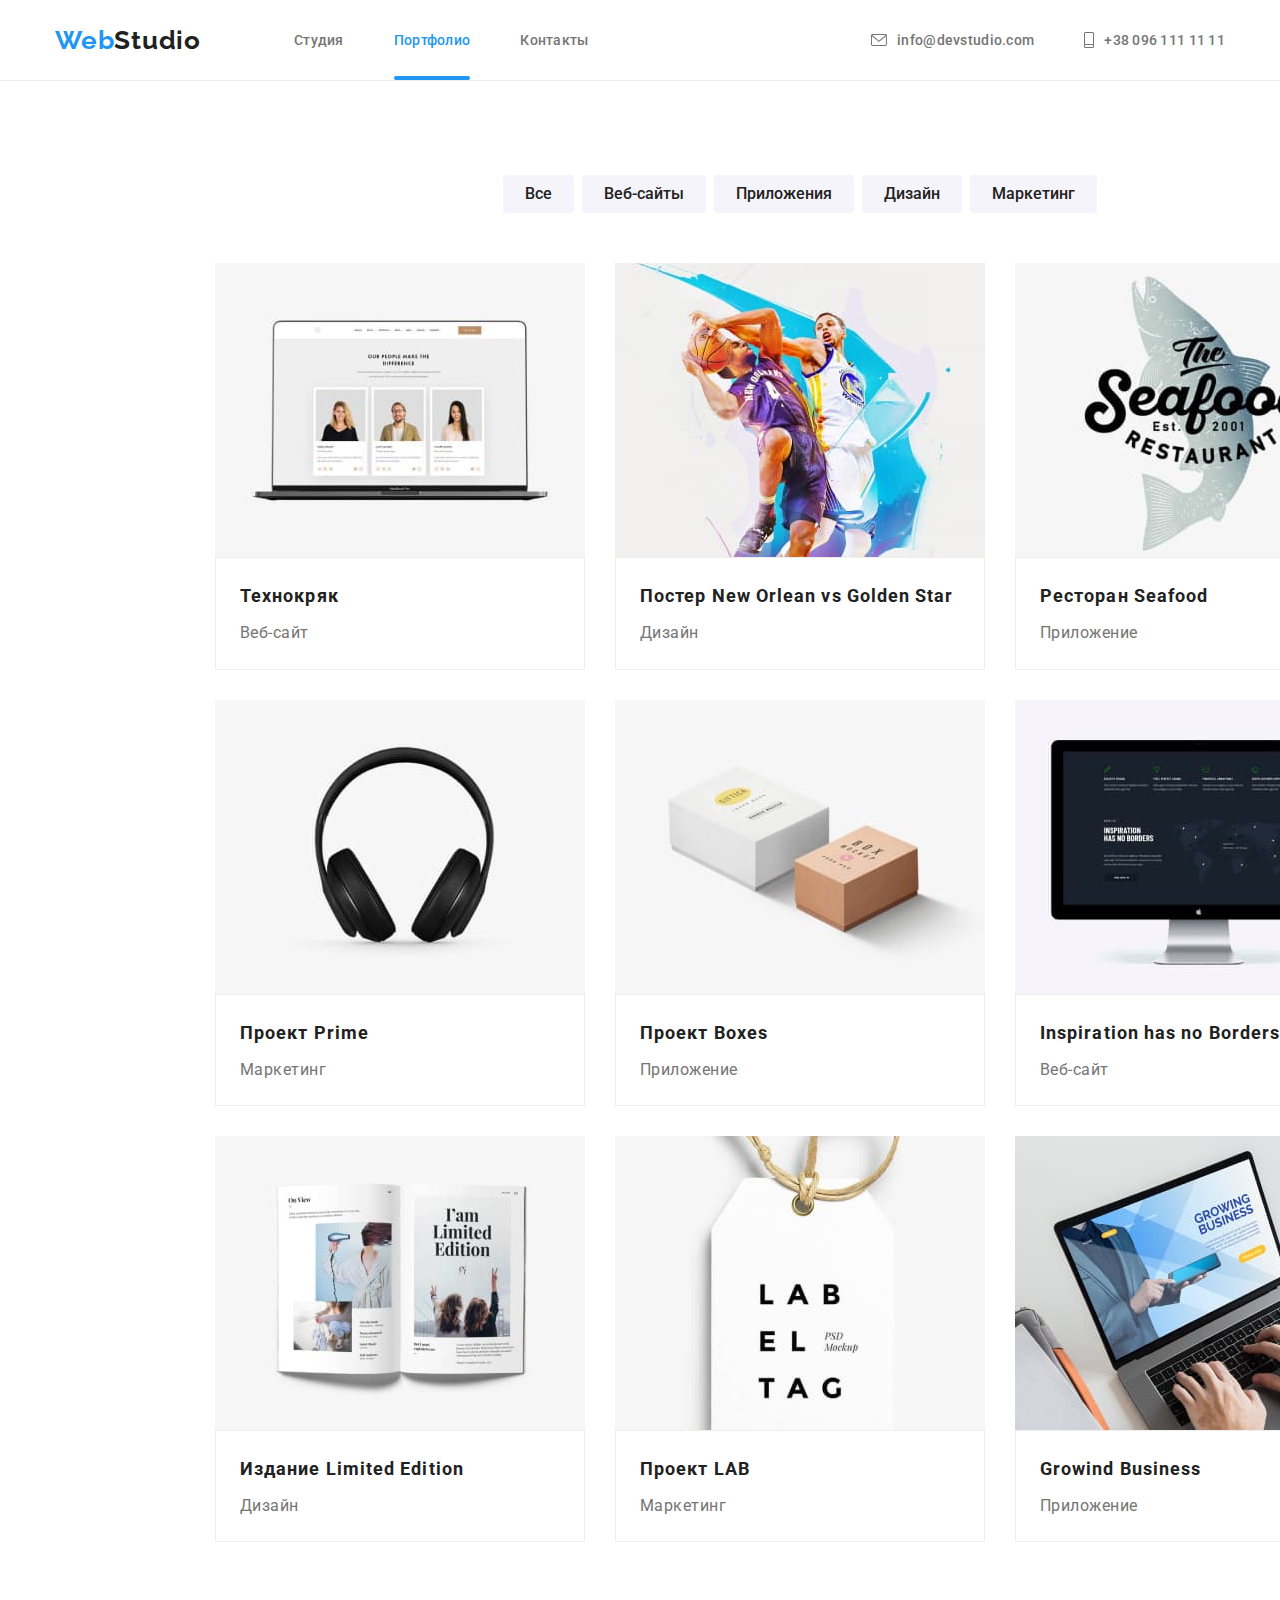
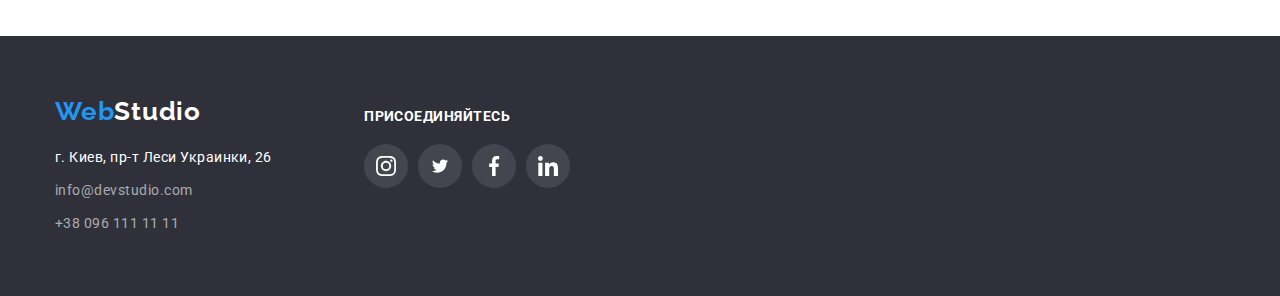
==== portfolio.html @ e20b58c2 "coppy hw5" ====
<!DOCTYPE html>
<html lang="ru">
  <head>
    <meta charset="UTF-8" />
    <meta http-equiv="X-UA-Compatible" content="IE=edge" />
    <meta name="viewport" content="width=device-width, initial-scale=1.0" />
    <link rel="preconnect" href="https://fonts.gstatic.com" />
    <link
      href="https://fonts.googleapis.com/css2?family=Raleway:wght@700&family=Roboto:wght@400;500;700;900&display=swap"
      rel="stylesheet"
    />
    <link
      rel="stylesheet"
      href="https://cdnjs.cloudflare.com/ajax/libs/modern-normalize/1.0.0/modern-normalize.min.css"
    />
    <link rel="stylesheet" href="./css/styles.css" />
    <title lang="en">Homework 5</title>
  </head>
  <body>
    <header class="header">
      <div class="container site-nav-container">
        <nav class="site-nav">
          <a href="./index.html" class="logo"
            ><spnan class="accent">Web</spnan>Studio</a
          >
          <ul class="site-nav-pages-link list">
            <li class="item">
              <a href="./index.html">Студия</a>
            </li>
            <li class="item">
              <a href="./portfolio.html"
                ><span class="accent underline">Портфолио</span></a
              >
            </li>
            <li class="item"><a href="/">Контакты</a></li>
          </ul>
        </nav>
        <ul class="list site-nav-contacts">
          <li class="item">
            <a href="mailto:info@devstudio.com" class="icon-flex"
              ><svg class="icon" width="16px" height="12px">
                <use href="./images/icons.svg#email"></use>
              </svg>
              <span>info@devstudio.com</span></a
            >
          </li>
          <li class="item">
            <a href="tel:+380961111111" class="icon-flex"
              ><svg class="icon" width="10px" height="16px">
                <use href="./images/icons.svg#phone"></use>
              </svg>
              <span>+38 096 111 11 11</span></a
            >
          </li>
        </ul>
      </div>
    </header>

    <main class="main">
      <section class="portfolio section">
        <div class="container">
          <ul class="list portfolio-buttons-list">
            <li class="item">
              <button class="button" type="button">Все</button>
            </li>
            <li class="item">
              <button class="button" type="button">Веб-сайты</button>
            </li>
            <li class="item">
              <button class="button" type="button">Приложения</button>
            </li>
            <li class="item">
              <button class="button" type="button">Дизайн</button>
            </li>
            <li class="item">
              <button class="button" type="button">Маркетинг</button>
            </li>
          </ul>
          <ul class="list portfolio-works-list">
            <li class="item">
              <div class="image-wrapper">
                <img
                  src="./images/techduck.jpg"
                  alt="Открытый сайт на ноутбуке"
                  width="370"
                />
                <div class="text-wrapper">
                  <p class="text">
                    Lorem ipsum dolor, sit amet consectetur adipisicing elit.
                    Reiciendis quas quidem libero eligendi sequi ab laboriosam
                    molestiae animi reprehenderit laborum quia vitae commodi
                    dolores, voluptas consequuntur blanditiis dolore nobis
                    dignissimos.
                  </p>
                </div>
              </div>
              <div class="item-context">
                <h2 class="title">Технокряк</h2>
                <p class="text">Веб-сайт</p>
              </div>
            </li>
            <li class="item">
              <div class="image-wrapper">
                <img
                  src="./images/poster-new-orlean-vs-golden-star.jpg"
                  alt="Постер с двумя баскетболистами"
                  width="370"
                />
                <div class="text-wrapper">
                  <p class="text">
                    Lorem ipsum dolor sit amet, consectetur adipisicing elit.
                    Quod quaerat harum consequuntur culpa modi. Pariatur esse
                    hic unde, saepe assumenda consequatur nobis reprehenderit
                    quidem! Iure dolores quibusdam praesentium consectetur in!
                  </p>
                </div>
              </div>
              <div class="item-context">
                <h2 class="title">Постер New Orlean vs Golden Star</h2>
                <p class="text">Дизайн</p>
              </div>
            </li>
            <li class="item">
              <div class="image-wrapper">
                <img
                  src="./images/restaurant-seafood.jpg"
                  alt="Логотип ресторана"
                  width="370"
                />
                <div class="text-wrapper">
                  <p class="text">
                    Lorem ipsum dolor sit, amet consectetur adipisicing elit.
                    Voluptatum tempore repudiandae, temporibus voluptate
                    reprehenderit placeat explicabo vitae atque numquam.
                    Explicabo nulla quisquam reprehenderit! Adipisci tenetur
                    ducimus dolore repellat similique repellendus!
                  </p>
                </div>
              </div>
              <div class="item-context">
                <h2 class="title">Ресторан Seafood</h2>
                <p class="text">Приложение</p>
              </div>
            </li>
            <li class="item">
              <div class="image-wrapper">
                <img
                  src="./images/project-prime.jpg"
                  alt="Полноразмерные наушники"
                  width="370"
                />
                <div class="text-wrapper">
                  <p class="text">
                    Lorem, ipsum dolor sit amet consectetur adipisicing elit.
                    Esse consectetur natus inventore corporis veritatis debitis
                    sed earum voluptatem odit. A reiciendis temporibus similique
                    dolores voluptates qui blanditiis aliquam excepturi
                    doloribus.
                  </p>
                </div>
              </div>
              <div class="item-context">
                <h2 class="title">Проект Prime</h2>
                <p class="text">Маркетинг</p>
              </div>
            </li>
            <li class="item">
              <div class="image-wrapper">
                <img
                  src="./images/project-boxes.jpg"
                  alt="Две коробки"
                  width="370"
                />
                <div class="text-wrapper">
                  <p class="text">
                    Lorem, ipsum dolor sit amet consectetur adipisicing elit.
                    Nostrum ipsa sunt quae doloremque ipsum vel officia minima,
                    minus esse autem hic illo iste blanditiis magnam maxime
                    dolor debitis impedit facere?
                  </p>
                </div>
              </div>
              <div class="item-context">
                <h2 class="title">Проект Boxes</h2>
                <p class="text">Приложение</p>
              </div>
            </li>
            <li class="item">
              <div class="image-wrapper">
                <div class="image-wrapper">
                  <img
                    src="./images/inspiration-has-no-borders.jpg"
                    alt="Моноблок с открытым сайтом"
                    width="370"
                  />
                  <div class="text-wrapper">
                    <p class="text">
                      Lorem, ipsum dolor sit amet consectetur adipisicing elit.
                      Labore consequuntur quia deleniti. Consequuntur culpa
                      quasi dignissimos sed, ex cum a porro magnam. Hic
                      architecto mollitia asperiores quam voluptatem neque
                      rerum!
                    </p>
                  </div>
                </div>
              </div>
              <div class="item-context">
                <h2 class="title">Inspiration has no Borders</h2>
                <p class="text">Веб-сайт</p>
              </div>
            </li>
            <li class="item">
              <div class="image-wrapper">
                <img
                  src="./images/limited-edition.jpg"
                  alt="Разворот журнала"
                  width="370"
                />
                <div class="text-wrapper">
                  <p class="text">
                    Lorem ipsum dolor sit amet consectetur adipisicing elit.
                    Vero iste perspiciatis facere consequatur cupiditate dolorum
                    incidunt consequuntur debitis accusamus vitae dolores
                    nesciunt, culpa inventore cumque adipisci ullam nobis
                    quisquam sapiente.
                  </p>
                </div>
              </div>
              <div class="item-context">
                <h2 class="title">Издание Limited Edition</h2>
                <p class="text">Дизайн</p>
              </div>
            </li>
            <li class="item">
              <div class="image-wrapper">
                <img src="./images/project-lab.jpg" alt="Бирка" width="370" />
                <div class="text-wrapper">
                  <p class="text">
                    Lorem ipsum dolor sit amet consectetur, adipisicing elit.
                    Architecto odio ipsa nostrum debitis qui explicabo quod
                    ratione reprehenderit quisquam totam, perferendis asperiores
                    libero tempora, dolores delectus atque aut. A, impedit.
                  </p>
                </div>
              </div>
              <div class="item-context">
                <h2 class="title">Проект LAB</h2>
                <p class="text">Маркетинг</p>
              </div>
            </li>
            <li class="item">
              <div class="image-wrapper">
                <img
                  src="./images/growing-business.jpg"
                  alt="Человек работающий за ноутбуком"
                  width="370"
                />
                <div class="text-wrapper">
                  <p class="text">
                    Lorem ipsum dolor sit amet consectetur adipisicing elit.
                    Facilis hic, nulla ad, nihil commodi iusto beatae rerum
                    necessitatibus sunt illo fuga earum eos ipsa omnis quis
                    dolor voluptate in perferendis.
                  </p>
                </div>
              </div>
              <div class="item-context">
                <h2 class="title">Growind Business</h2>
                <p class="text">Приложение</p>
              </div>
            </li>
          </ul>
        </div>
      </section>
    </main>
    <footer class="footer">
      <div class="container">
        <div>
          <a href="/" class="logo"><span class="accent">Web</span>Studio</a>
          <address class="address">
            <p class="item">г. Киев, пр-т Леси Украинки, 26</p>
            <a class="item" href="mailto:info@devstudio.com"
              >info@devstudio.com</a
            ><br />
            <a class="item" href="tel:+380961111111">+38 096 111 11 11</a>
          </address>
        </div>
        <div class="social-container">
          <h2 class="title">Присоединяйтесь</h2>
          <ul class="social-list list">
            <li class="social-list-item">
              <a href=""
                ><svg class="icon" width="20px" height="20px">
                  <use href="./images/icons.svg#instagram"></use>
                </svg>
              </a>
            </li>
            <li class="social-list-item">
              <a href=""
                ><svg class="icon" width="20px" height="16.25px">
                  <use href="./images/icons.svg#twitter"></use>
                </svg>
              </a>
            </li>
            <li class="social-list-item">
              <a href=""
                ><svg class="icon" width="20px" height="20px">
                  <use href="./images/icons.svg#facebook"></use>
                </svg>
              </a>
            </li>
            <li class="social-list-item">
              <a href=""
                ><svg class="icon" width="20px" height="20px">
                  <use href="./images/icons.svg#linkedin"></use>
                </svg>
              </a>
            </li>
          </ul>
        </div>
      </div>
    </footer>
  </body>
</html>
---- css/styles.css ----
:root {
  --main-text-color: #757575;
  --secondary-text-color: #212121;
  --accent-color: #2196f3;
  --unactive-color: #f5f4fa;

  --main-background-color: #ffffff;
  --secondary-background-color: #2f303a;

  --cubic: cubic-bezier(0.4, 0, 0.2, 1);
}

body {
  font-family: 'Roboto', sans-serif;
  color: var(--main-text-color);
  letter-spacing: 0.03em;
  margin: 0;
}

h1,
h2,
h3,
p {
  margin-top: 0;
  margin-bottom: 0;
}

a {
  color: inherit;
  text-decoration: none;
}

.accent {
  color: var(--accent-color);
}

.list {
  list-style: none;
  padding: 0px;
  margin: 0px;
}

.button {
  border: none;
  border-radius: 4px;
  padding: 6px 22px;

  background-color: var(--unactive-color);
  color: var(--secondary-text-color);

  font-weight: 500;
  font-size: 16px;
  line-height: 1.63;

  cursor: pointer;

  transition: background-color 250ms var(--cubic), color 250ms var(--cubic),
    box-shadow 250ms var(--cubic);
}

.button:hover,
.button:focus {
  box-shadow: 0px 3px 1px rgba(0, 0, 0, 0.1), 0px 1px 2px rgba(0, 0, 0, 0.08),
    0px 2px 2px rgba(0, 0, 0, 0.12);
  background-color: var(--accent-color);
  color: var(--main-background-color);
}

.icon {
  display: block;
  fill: currentColor;
}

.container {
  width: 1200px;
  padding-left: 15px;
  padding-right: 15px;
  margin-left: auto;
  margin-right: auto;
}

.section {
  padding-top: 94px;
  padding-bottom: 94px;
  margin-right: auto;
  margin-left: auto;
  width: 1600px;
}

.icon-flex {
  display: flex;
  align-items: center;
}

.icon-flex .icon:not(:last-child) {
  margin-right: 10px;
}

/* Header */

.underline {
  display: inline-block;
}

.underline::after,
.site-nav-pages-link a::after {
  content: '';
  position: absolute;

  height: 4px;
  border-radius: 2px;
  width: 100%;
  bottom: 0;
  left: 0;
  background-color: var(--accent-color);
}

.site-nav-pages-link a::after {
  transform: scaleX(0);
  opacity: 0;

  transition: opacity 250ms var(--cubic), transform 250ms var(--cubic);
}

.site-nav-pages-link a:hover::after {
  transform: scaleX(1);
  opacity: 1;
}

.header {
  font-weight: 500;
  font-size: 14px;
  line-height: 1.17;
  letter-spacing: 0.02em;
  border-bottom: 1px solid #ececec;
}

.site-nav {
  display: flex;
}

.site-nav-pages-link {
  display: flex;
}

.site-nav-pages-link a {
  transition: color 250ms var(--cubic);
}

.site-nav-pages-link .item a {
  position: relative;
  display: inline-block;
  padding-top: 32px;
  padding-bottom: 32px;
}

.site-nav-pages-link .item:not(:last-child) {
  margin-right: 50px;
}

.site-nav-contacts a {
  transition: color 25 0ms var(--cubic);
}

.site-nav-pages-link a:hover,
.site-nav-contacts a:hover {
  color: var(--accent-color);
}

.logo {
  margin-top: auto;
  margin-bottom: auto;
  margin-right: 93px;

  color: var(--secondary-text-color);

  font-family: 'Raleway', sans-serif;
  font-weight: 700;
  font-size: 26px;
  line-height: 1.17;
  letter-spacing: 0.03em;
}

.site-nav-contacts {
  margin-left: auto;
  display: flex;
}

.site-nav-contacts .item:not(:first-child) {
  margin-left: 50px;
}

.site-nav-container {
  display: flex;
  align-items: center;
}

/* Hero section */

.hero .button:hover {
  box-shadow: 0px 4px 4px rgba(0, 0, 0, 0.15);
}

.hero {
  background-image: linear-gradient(
      to right,
      rgba(47, 48, 58, 0.4),
      rgba(47, 48, 58, 0.4)
    ),
    url('../images/hero-background.jpg');
  background-repeat: no-repeat;
  background-position: center;
  padding-top: 200px;
  padding-bottom: 200px;

  background-color: var(--secondary-background-color);
  color: var(--main-background-color);

  letter-spacing: 0.06em;

  text-align: center;
}

.hero .title {
  margin-bottom: 30px;

  text-transform: uppercase;
  font-weight: 900;
  font-size: 44px;
  line-height: 1.36;
}

.hero .button {
  color: inherit;
  background-color: var(--accent-color);

  font-weight: 700;
  font-size: 16px;
  line-height: 1.88;
}

/* Our adventages */

.our-adventages .title {
  margin-bottom: 10px;

  font-size: 14px;
  letter-spacing: 1.17;
  text-transform: uppercase;

  color: var(--secondary-text-color);
}

.our-adventages .text {
  font-size: 14px;
  line-height: 1.71;
}

.adventages-list {
  display: flex;
}

.adventages-list .item {
  width: 270px;
}

.adventages-list .item:not(:last-child) {
  margin-right: 30px;
}

/* What we do */
.what-we-do.section {
  padding-top: 0px;
}

.what-we-do .title {
  margin-bottom: 50px;

  color: var(--secondary-text-color);

  font-size: 36px;
  line-height: 1.17;

  text-align: center;
}

.what-we-do-list {
  display: flex;
}

.what-we-do-list .item:not(:last-child) {
  margin-right: 30px;
}

.what-we-do-list img {
  display: block;
}

.what-we-do-list .item {
  position: relative;
}

.what-we-do-list .text-wrapper {
  position: absolute;
  bottom: 0;
  display: flex;
  background-color: rgba(47, 48, 58, 0.8);
  width: 100%;
  height: 70px;
  justify-content: center;
  align-items: center;
}

.what-we-do-list .text {
  color: var(--main-background-color);
  font-weight: 700;
  text-transform: uppercase;
}

/* Adventages */

.adventages-list .icon-container {
  display: flex;
  justify-content: center;
  align-items: center;
  margin-bottom: 30px;
  width: 270px;
  height: 120px;
  border-radius: 4px;

  background-color: var(--unactive-color);
}

/* Our team */
.social-list {
  color: #afb1b8;
  display: flex;
  justify-content: center;
}

.social-list-item {
  display: flex;
  justify-content: center;
  align-items: center;

  border-radius: 50%;
  width: 44px;
  height: 44px;

  transition: background-color 250ms var(--cubic), color 250ms var(--cubic);
}

.social-list .social-list-item:not(:last-child) {
  margin-right: 10px;
}

.social-list-item:hover {
  color: var(--main-background-color);
}

.social-list .social-list-item:hover {
  background-color: var(--accent-color);
}

.social-list .social-list-item:not(:last-child) {
  margin-right: 10px;
}

.our-team {
  background-color: var(--unactive-color);

  font-size: 16px;
  line-height: 1.17;
}

.our-team-title {
  margin-bottom: 50px;

  color: var(--secondary-text-color);

  font-size: 36px;
  line-height: 1.17;

  text-align: center;
}

.our-team-list .title {
  margin-bottom: 10px;

  color: var(--secondary-text-color);

  font-weight: 500;
  font-size: inherit;

  text-align: center;
}

.our-team-list .text {
  margin-bottom: 16px;
  text-align: center;
}

.our-team-list {
  display: flex;
}

.our-team-list .item {
  padding-bottom: 30px;
  border-bottom-left-radius: 4px;
  border-bottom-right-radius: 4px;
  box-shadow: 0px 1px 3px rgba(0, 0, 0, 0.12), 0px 1px 1px rgba(0, 0, 0, 0.14),
    0px 2px 1px rgba(0, 0, 0, 0.2);

  background-color: var(--main-background-color);
}

.our-team-list .item:not(:last-child) {
  margin-right: 30px;
}

.our-team-list img {
  margin-bottom: 30px;
}

/* Clients */
.clients .title {
  text-align: center;
  margin-bottom: 50px;

  font-size: 36px;

  color: var(--secondary-text-color);
}

.clients-list {
  color: #afb1b8;
  display: flex;
}

.clients-list .item {
  display: flex;
  border: 1px solid #afb1b8;
  border-radius: 4px;
  width: 170px;
  height: 92px;
  justify-content: center;
  align-items: center;

  transition: color 250ms var(--cubic);
}

.clients-list .item:not(:last-child) {
  margin-right: 30px;
}

.clients-list .item:hover {
  border-color: var(--accent-color);
  color: var(--accent-color);
}
/* footer */

.footer .container {
  display: flex;
}

.social-container {
  margin-left: 70px;
}

.social-container .title {
  margin-top: 12px;
  margin-bottom: 20px;
}

.footer {
  padding-bottom: 60px;
  padding-top: 60px;

  background-color: var(--secondary-background-color);
  color: var(--main-background-color);

  font-size: 14px;
  line-height: 1.71;
}

.footer address {
  font-style: normal;
}

.footer .logo {
  display: inline-block;
  margin-bottom: 20px;

  color: var(--main-background-color);
}

.footer a {
  display: inline-block;
  color: rgba(255, 255, 255, 0.6);

  transition: color 250ms var(--cubic);
}

.address a:hover,
.address a:focus {
  color: var(--accent-color);
}

.address .item:not(:last-child) {
  margin-bottom: 9px;
}

.footer .title {
  text-transform: uppercase;
  font-size: 14px;
  line-height: 1.17;
}

.footer .social-list-item {
  color: var(--main-background-color);
  background-color: rgba(255, 255, 255, 0.1);
}

.social-list-item a {
  color: inherit;
}

/* Portfolio */

.portfolio-works-list .title {
  margin-bottom: 4px;

  color: var(--secondary-text-color);

  font-size: 18px;
  line-height: 2;
  letter-spacing: 0.06em;
}

.portfolio-works-list .text {
  font-size: 16px;
  line-height: 1.88;
}

.portfolio-works-list {
  display: flex;
  flex-wrap: wrap;
}

.portfolio-works-list img {
  display: block;
}

.portfolio-buttons-list {
  display: flex;
  justify-content: center;
  margin-bottom: 50px;
}

.portfolio-buttons-list .item:not(:last-child) {
  margin-right: 8px;
}

.item-context {
  border: 1px solid #eeeeee;
  padding: 20px 24px;
}

.portfolio-works-list .item:not(:nth-child(3n)) {
  margin-right: 30px;
}

.portfolio-works-list .item:not(:nth-last-child(-n + 3)) {
  margin-bottom: 30px;
}

.image-wrapper {
  position: relative;
  overflow: hidden;
}

.image-wrapper .text-wrapper {
  display: flex;
  align-items: center;
  padding-right: 24px;
  padding-left: 24px;
  position: absolute;
  background-color: rgba(33, 150, 243, 0.9);
  color: var(--main-background-color);
  width: 100%;
  height: 100%;
  top: 0;
  left: 0;
  transform: translateY(100%);

  transition: transform 250ms var(--cubic);
}

.portfolio-works-list .item {
  transition: box-shadow 250ms var(--cubic);
}

.portfolio-works-list .item:hover .text-wrapper {
  transform: translateX(0);
}

.portfolio-works-list .item:hover {
  box-shadow: 0px 1px 1px rgba(0, 0, 0, 0.12), 0px 4px 4px rgba(0, 0, 0, 0.06),
    1px 4px 6px rgba(0, 0, 0, 0.16);
}

/* Modal window */

.backdrop {
  display: flex;
  justify-content: center;
  align-items: center;
  position: fixed;
  top: 0;
  width: 100%;
  height: 100%;
  background-color: rgba(0, 0, 0, 0.2);
  opacity: 1;
  transform: scale(1);

  transition: opacity 250ms var(--cubic);
}

.modal {
  position: relative;
  background-color: #fff;
  width: 528px;
  height: 581px;
  border-radius: 4px;

  transform: scale(1);

  transition: transform 250ms var(--cubic);
}

.backdrop.is-hidden {
  opacity: 0;
  pointer-events: none;
}

.backdrop.is-hidden .modal {
  transform: scale(1.1);
}

.modal .close-button {
  position: absolute;
  height: 30px;
  width: 30px;
  border-radius: 50%;
  border: 1px solid rgba(0, 0, 0, 0.1);
  background-color: var(--main-background-color);
  background-image: url('../images/close-button.svg');
  background-repeat: no-repeat;
  background-position: center;
  padding: 0;
  margin: 0;
  right: 8px;
  top: 8px;
  cursor: pointer;
}
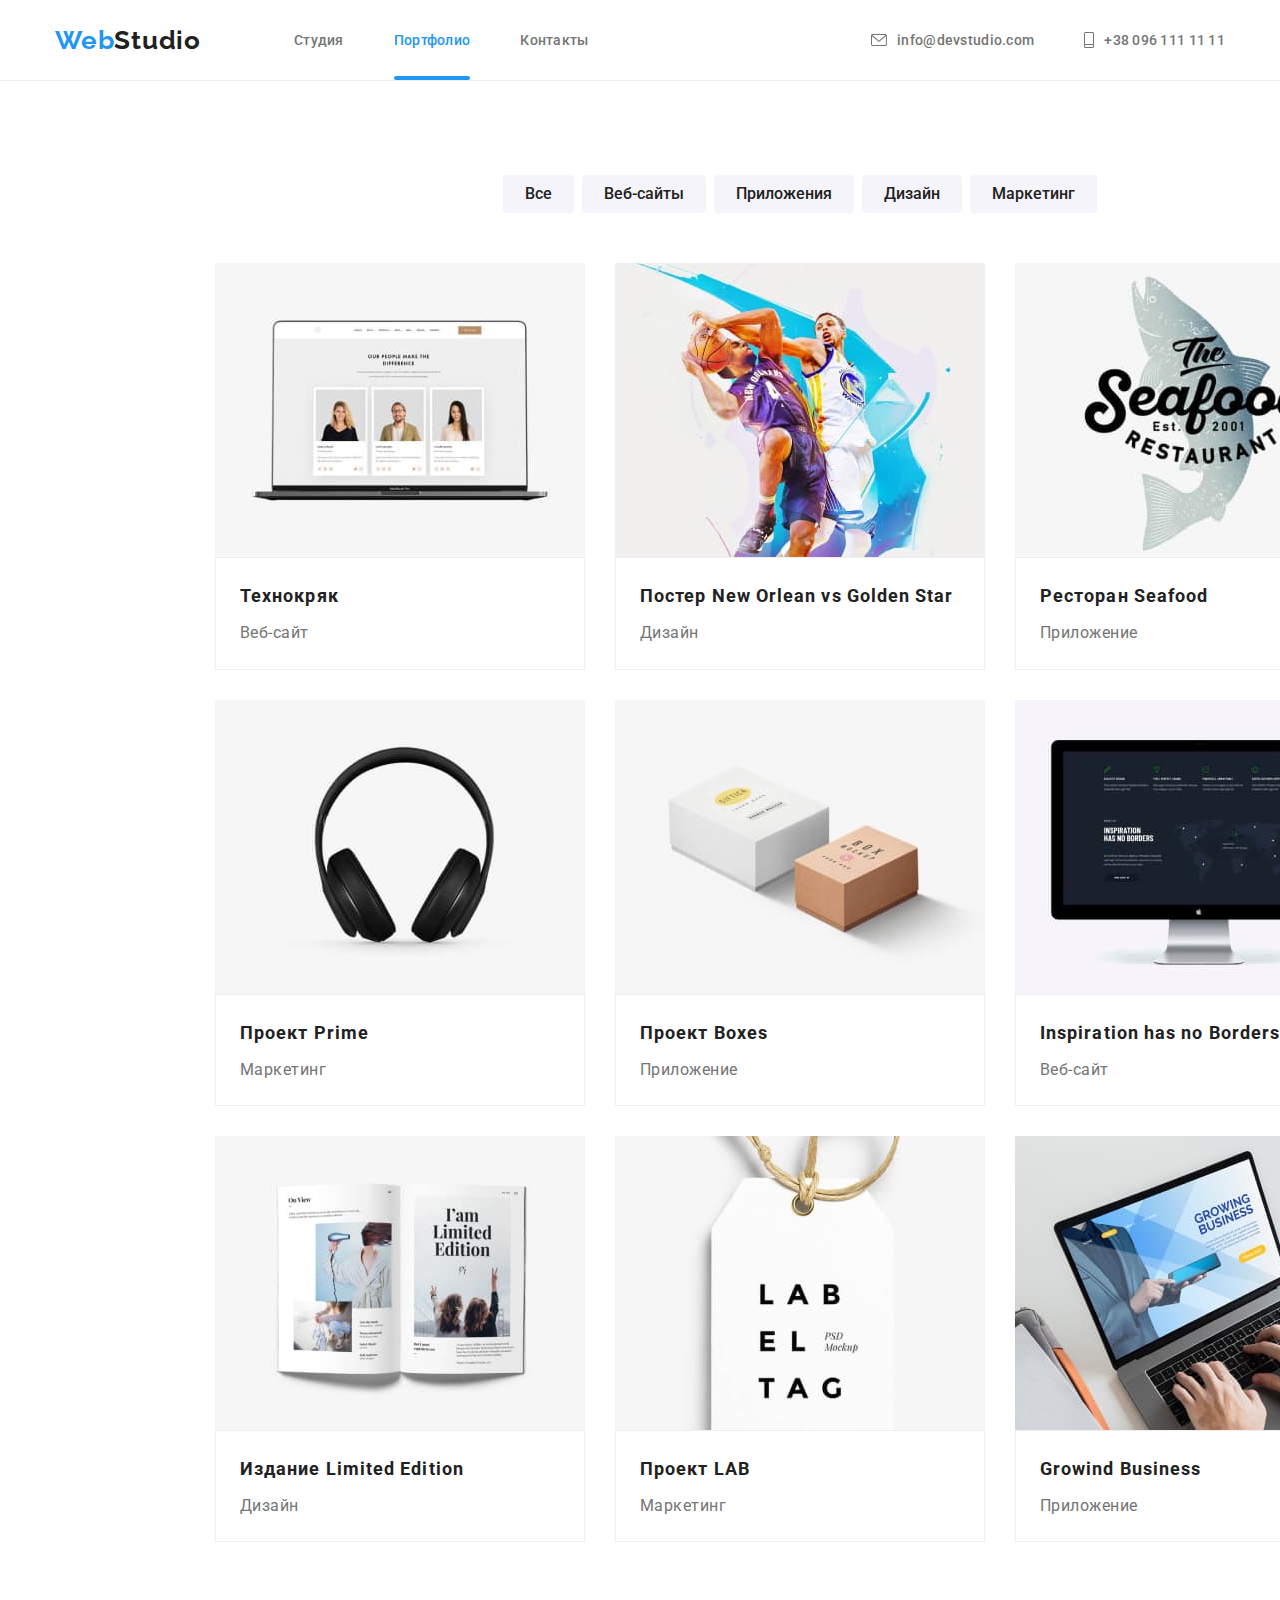
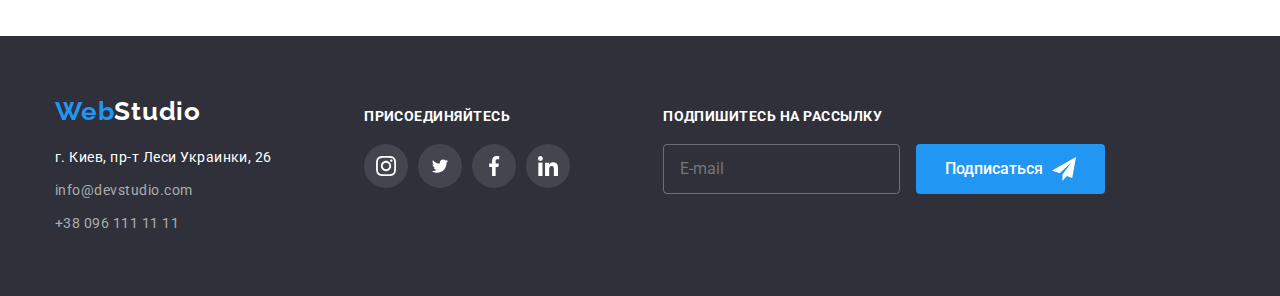
==== commit 1b3f84d0: "hw6" ====
--- a/portfolio.html
+++ b/portfolio.html
@@ -14,7 +14,7 @@
       href="https://cdnjs.cloudflare.com/ajax/libs/modern-normalize/1.0.0/modern-normalize.min.css"
     />
     <link rel="stylesheet" href="./css/styles.css" />
-    <title lang="en">Homework 5</title>
+    <title lang="en">Homework 6</title>
   </head>
   <body>
     <header class="header">
@@ -275,7 +275,7 @@
     </main>
     <footer class="footer">
       <div class="container">
-        <div>
+        <div class="address-container">
           <a href="/" class="logo"><span class="accent">Web</span>Studio</a>
           <address class="address">
             <p class="item">г. Киев, пр-т Леси Украинки, 26</p>
@@ -289,34 +289,43 @@
           <h2 class="title">Присоединяйтесь</h2>
           <ul class="social-list list">
             <li class="social-list-item">
-              <a href=""
+              <a href="" class="link"
                 ><svg class="icon" width="20px" height="20px">
                   <use href="./images/icons.svg#instagram"></use>
                 </svg>
               </a>
             </li>
             <li class="social-list-item">
-              <a href=""
+              <a href="" class="link"
                 ><svg class="icon" width="20px" height="16.25px">
                   <use href="./images/icons.svg#twitter"></use>
                 </svg>
               </a>
             </li>
             <li class="social-list-item">
-              <a href=""
+              <a href="" class="link"
                 ><svg class="icon" width="20px" height="20px">
                   <use href="./images/icons.svg#facebook"></use>
                 </svg>
               </a>
             </li>
             <li class="social-list-item">
-              <a href=""
+              <a href="" class="link"
                 ><svg class="icon" width="20px" height="20px">
                   <use href="./images/icons.svg#linkedin"></use>
                 </svg>
               </a>
             </li>
           </ul>
+        </div>
+        <div class="subscribe-form-container">
+          <h2 class="title">подпишитесь на рассылку</h2>
+          <form class="subscribe-form">
+            <input class="email-input" type="email" placeholder="E-mail" />
+            <button type="submit" class="button subscribe-form-button">
+              Подписаться
+            </button>
+          </form>
         </div>
       </div>
     </footer>
--- a/css/styles.css
+++ b/css/styles.css
@@ -159,7 +159,7 @@
 }
 
 .site-nav-contacts a {
-  transition: color 25 0ms var(--cubic);
+  transition: color 250ms var(--cubic);
 }
 
 .site-nav-pages-link a:hover,
@@ -231,7 +231,7 @@
 }
 
 .hero .button {
-  color: inherit;
+  color: var(--main-background-color);
   background-color: var(--accent-color);
 
   font-weight: 700;
@@ -463,8 +463,12 @@
   display: flex;
 }
 
+.address-container {
+  margin-right: 70px;
+}
+
 .social-container {
-  margin-left: 70px;
+  margin-right: 93px;
 }
 
 .social-container .title {
@@ -523,6 +527,48 @@
 
 .social-list-item a {
   color: inherit;
+}
+
+/* Footer subscribe form */
+
+.subscribe-form-container {
+  margin-top: 12px;
+}
+
+.subscribe-form-container .title {
+  margin-bottom: 20px;
+}
+
+.subscribe-form .email-input {
+  margin-right: 12px;
+  border: 1px solid rgba(255, 255, 255, 0.3);
+  background-color: transparent;
+  padding: 14px 16px;
+  border-radius: 4px;
+  color: rgba(255, 255, 255, 0.6);
+  font-size: 16px;
+  line-height: 1.25;
+}
+
+.subscribe-form-button {
+  position: relative;
+  padding: 10px 62px 10px 29px;
+  font-size: 16px;
+  line-height: 1.875;
+  color: var(--main-background-color);
+  background-color: var(--accent-color);
+}
+
+.subscribe-form-button:after {
+  content: '';
+  position: absolute;
+  display: inline-block;
+  top: 50%;
+  right: 29px;
+  transform: translateY(-50%);
+  background-image: url('../images/subscribe-icon.svg');
+  width: 24px;
+  height: 24px;
 }
 
 /* Portfolio */
@@ -630,12 +676,20 @@
   position: relative;
   background-color: #fff;
   width: 528px;
-  height: 581px;
   border-radius: 4px;
+  padding: 40px;
 
   transform: scale(1);
 
   transition: transform 250ms var(--cubic);
+}
+
+.modal .title {
+  margin-bottom: 12px;
+
+  font-size: 20px;
+  line-height: 1.18;
+  color: var(--secondary-text-color);
 }
 
 .backdrop.is-hidden {
@@ -648,18 +702,146 @@
 }
 
 .modal .close-button {
+  display: flex;
+  align-items: center;
+  justify-content: center;
   position: absolute;
   height: 30px;
   width: 30px;
   border-radius: 50%;
   border: 1px solid rgba(0, 0, 0, 0.1);
   background-color: var(--main-background-color);
-  background-image: url('../images/close-button.svg');
-  background-repeat: no-repeat;
-  background-position: center;
-  padding: 0;
+  padding: 6px;
   margin: 0;
   right: 8px;
   top: 8px;
   cursor: pointer;
 }
+
+.modal .close-button .icon {
+  fill: #212121;
+  transition: fill 250ms var(--cubic);
+}
+
+.modal .close-button:hover .icon {
+  fill: var(--accent-color);
+}
+
+.modal-button {
+  display: block;
+  padding: 10px 55px;
+  margin-top: 30px;
+  margin-right: auto;
+  margin-left: auto;
+
+  color: var(--main-background-color);
+  background-color: var(--accent-color);
+
+  line-height: 1.875;
+  letter-spacing: 0.06em;
+}
+
+.modal-form .input {
+  padding: 12px 16px 12px 42px;
+  margin-bottom: 10px;
+  margin-top: 4px;
+  display: block;
+  width: 100%;
+  border: 1px solid rgba(33, 33, 33, 0.2);
+  border-radius: 4px;
+
+  transition: border-color 250ms var(--cubic);
+}
+
+.modal-form .input:hover,
+.modal-form .input:focus {
+  border-color: var(--accent-color);
+}
+
+.modal-form .input:hover + .icon,
+.modal-form .input:focus + .icon {
+  fill: var(--accent-color);
+}
+
+.modal .comment {
+  padding-left: 12px;
+  resize: none;
+}
+
+.modal-form {
+  letter-spacing: 0.01em;
+  font-size: 12px;
+  line-height: 1.17;
+}
+.input-wrapper {
+  position: relative;
+}
+
+.input-wrapper .icon {
+  position: absolute;
+  fill: #212121;
+  top: 50%;
+  left: 12px;
+  transform: translateY(-50%);
+
+  transition: fill 250ms var(--cubic);
+}
+
+.modal .comment:placeholder-shown {
+  color: rgba(46, 46, 46, 0.5);
+}
+
+.agreement-wrapper {
+  position: relative;
+  display: flex;
+  align-items: center;
+
+  margin-top: 20px;
+}
+
+.agreement-wrapper .agreement {
+  display: inline-block;
+  padding-left: 37px;
+  font-size: 14px;
+  line-height: 1.71;
+  letter-spacing: 0.03em;
+}
+
+.agreement-wrapper .link {
+  color: var(--accent-color);
+  text-decoration: underline;
+}
+
+.agreement-wrapper .checkbox {
+  position: absolute;
+  width: 1px;
+  height: 1px;
+  margin: -1px;
+  border: 0;
+  padding: 0;
+
+  white-space: nowrap;
+  clip-path: inset(100%);
+  clip: rect(0 0 0 0);
+  overflow: hidden;
+}
+
+.agreement-wrapper .new-checkbox {
+  position: absolute;
+
+  left: 14px;
+  top: 50%;
+  transform: translateY(-50%);
+  display: inline-block;
+  width: 16px;
+  height: 15px;
+  border: 2px solid var(--secondary-text-color);
+  border-radius: 2px;
+  pointer-events: none;
+}
+
+.agreement-wrapper .checkbox:checked + .new-checkbox {
+  border-color: var(--accent-color);
+  background-image: url('../images/icon-check.svg');
+  background-origin: border-box;
+}
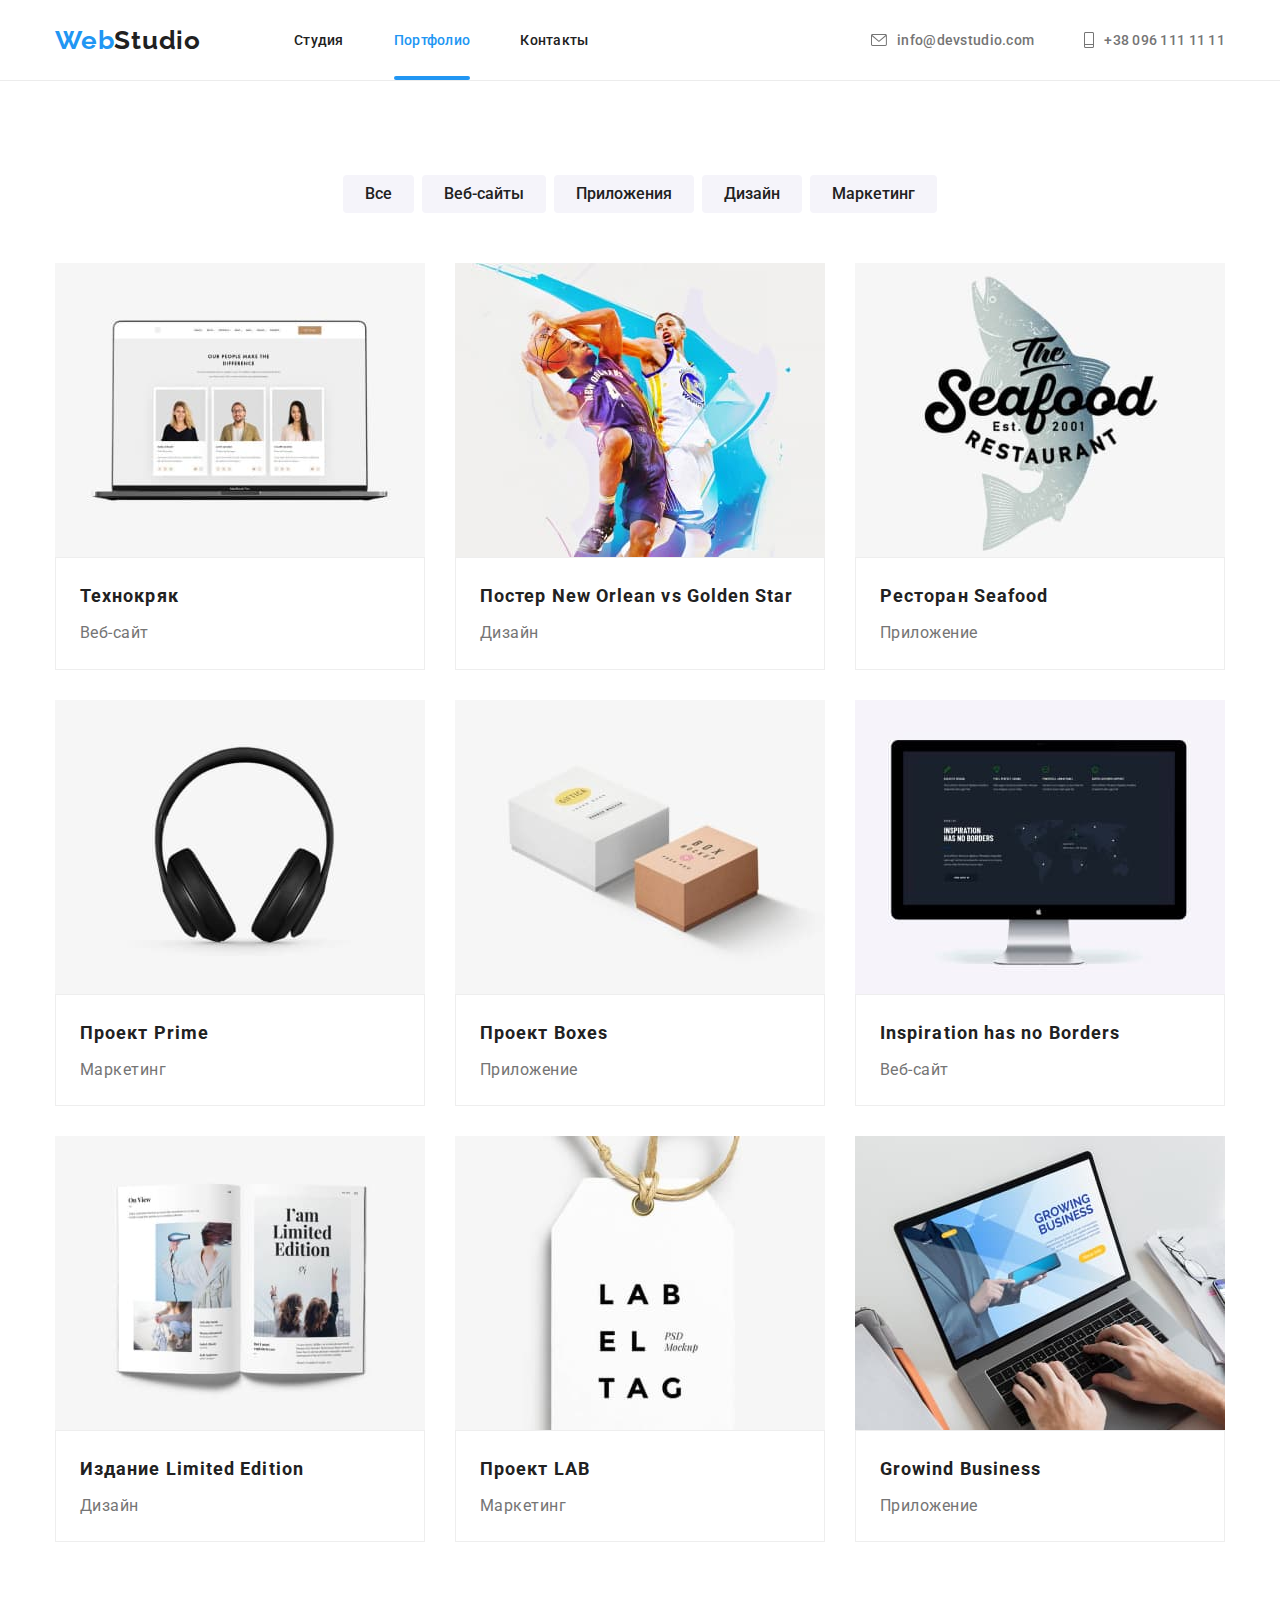
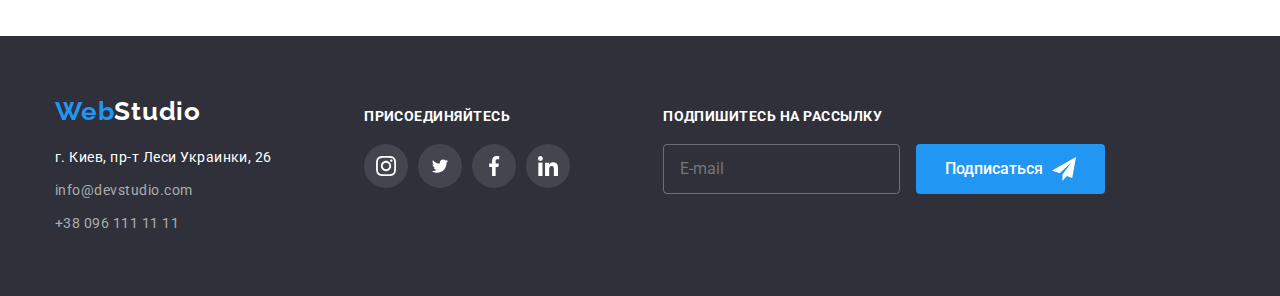
==== commit 74e17971: "add focus to elements" ====
--- a/portfolio.html
+++ b/portfolio.html
@@ -21,23 +21,23 @@
       <div class="container site-nav-container">
         <nav class="site-nav">
           <a href="./index.html" class="logo"
-            ><spnan class="accent">Web</spnan>Studio</a
+            ><span class="accent">Web</span>Studio</a
           >
           <ul class="site-nav-pages-link list">
             <li class="item">
-              <a href="./index.html">Студия</a>
-            </li>
-            <li class="item">
-              <a href="./portfolio.html"
+              <a class="link" href="./index.html">Студия</a>
+            </li>
+            <li class="item">
+              <a class="link" href="./portfolio.html"
                 ><span class="accent underline">Портфолио</span></a
               >
             </li>
-            <li class="item"><a href="/">Контакты</a></li>
+            <li class="item"><a class="link" href="/">Контакты</a></li>
           </ul>
         </nav>
         <ul class="list site-nav-contacts">
           <li class="item">
-            <a href="mailto:info@devstudio.com" class="icon-flex"
+            <a href="mailto:info@devstudio.com" class="icon-flex link"
               ><svg class="icon" width="16px" height="12px">
                 <use href="./images/icons.svg#email"></use>
               </svg>
@@ -45,7 +45,7 @@
             >
           </li>
           <li class="item">
-            <a href="tel:+380961111111" class="icon-flex"
+            <a href="tel:+380961111111" class="icon-flex link"
               ><svg class="icon" width="10px" height="16px">
                 <use href="./images/icons.svg#phone"></use>
               </svg>
@@ -78,196 +78,215 @@
           </ul>
           <ul class="list portfolio-works-list">
             <li class="item">
-              <div class="image-wrapper">
-                <img
-                  src="./images/techduck.jpg"
-                  alt="Открытый сайт на ноутбуке"
-                  width="370"
-                />
-                <div class="text-wrapper">
-                  <p class="text">
-                    Lorem ipsum dolor, sit amet consectetur adipisicing elit.
-                    Reiciendis quas quidem libero eligendi sequi ab laboriosam
-                    molestiae animi reprehenderit laborum quia vitae commodi
-                    dolores, voluptas consequuntur blanditiis dolore nobis
-                    dignissimos.
-                  </p>
-                </div>
-              </div>
-              <div class="item-context">
-                <h2 class="title">Технокряк</h2>
-                <p class="text">Веб-сайт</p>
-              </div>
-            </li>
-            <li class="item">
-              <div class="image-wrapper">
-                <img
-                  src="./images/poster-new-orlean-vs-golden-star.jpg"
-                  alt="Постер с двумя баскетболистами"
-                  width="370"
-                />
-                <div class="text-wrapper">
-                  <p class="text">
-                    Lorem ipsum dolor sit amet, consectetur adipisicing elit.
-                    Quod quaerat harum consequuntur culpa modi. Pariatur esse
-                    hic unde, saepe assumenda consequatur nobis reprehenderit
-                    quidem! Iure dolores quibusdam praesentium consectetur in!
-                  </p>
-                </div>
-              </div>
-              <div class="item-context">
-                <h2 class="title">Постер New Orlean vs Golden Star</h2>
-                <p class="text">Дизайн</p>
-              </div>
-            </li>
-            <li class="item">
-              <div class="image-wrapper">
-                <img
-                  src="./images/restaurant-seafood.jpg"
-                  alt="Логотип ресторана"
-                  width="370"
-                />
-                <div class="text-wrapper">
-                  <p class="text">
-                    Lorem ipsum dolor sit, amet consectetur adipisicing elit.
-                    Voluptatum tempore repudiandae, temporibus voluptate
-                    reprehenderit placeat explicabo vitae atque numquam.
-                    Explicabo nulla quisquam reprehenderit! Adipisci tenetur
-                    ducimus dolore repellat similique repellendus!
-                  </p>
-                </div>
-              </div>
-              <div class="item-context">
-                <h2 class="title">Ресторан Seafood</h2>
-                <p class="text">Приложение</p>
-              </div>
-            </li>
-            <li class="item">
-              <div class="image-wrapper">
-                <img
-                  src="./images/project-prime.jpg"
-                  alt="Полноразмерные наушники"
-                  width="370"
-                />
-                <div class="text-wrapper">
-                  <p class="text">
-                    Lorem, ipsum dolor sit amet consectetur adipisicing elit.
-                    Esse consectetur natus inventore corporis veritatis debitis
-                    sed earum voluptatem odit. A reiciendis temporibus similique
-                    dolores voluptates qui blanditiis aliquam excepturi
-                    doloribus.
-                  </p>
-                </div>
-              </div>
-              <div class="item-context">
-                <h2 class="title">Проект Prime</h2>
-                <p class="text">Маркетинг</p>
-              </div>
-            </li>
-            <li class="item">
-              <div class="image-wrapper">
-                <img
-                  src="./images/project-boxes.jpg"
-                  alt="Две коробки"
-                  width="370"
-                />
-                <div class="text-wrapper">
-                  <p class="text">
-                    Lorem, ipsum dolor sit amet consectetur adipisicing elit.
-                    Nostrum ipsa sunt quae doloremque ipsum vel officia minima,
-                    minus esse autem hic illo iste blanditiis magnam maxime
-                    dolor debitis impedit facere?
-                  </p>
-                </div>
-              </div>
-              <div class="item-context">
-                <h2 class="title">Проект Boxes</h2>
-                <p class="text">Приложение</p>
-              </div>
-            </li>
-            <li class="item">
-              <div class="image-wrapper">
-                <div class="image-wrapper">
-                  <img
-                    src="./images/inspiration-has-no-borders.jpg"
-                    alt="Моноблок с открытым сайтом"
+              <a class="link" href="">
+                <div class="image-wrapper">
+                  <img
+                    src="./images/techduck.jpg"
+                    alt="Открытый сайт на ноутбуке"
+                    width="370"
+                  />
+                  <div class="text-wrapper">
+                    <p class="text">
+                      Lorem ipsum dolor, sit amet consectetur adipisicing elit.
+                      Reiciendis quas quidem libero eligendi sequi ab laboriosam
+                      molestiae animi reprehenderit laborum quia vitae commodi
+                      dolores, voluptas consequuntur blanditiis dolore nobis
+                      dignissimos.
+                    </p>
+                  </div>
+                </div>
+                <div class="item-context">
+                  <h2 class="title">Технокряк</h2>
+                  <p class="text">Веб-сайт</p>
+                </div>
+              </a>
+            </li>
+            <li class="item">
+              <a class="link" href="">
+                <div class="image-wrapper">
+                  <img
+                    src="./images/poster-new-orlean-vs-golden-star.jpg"
+                    alt="Постер с двумя баскетболистами"
+                    width="370"
+                  />
+                  <div class="text-wrapper">
+                    <p class="text">
+                      Lorem ipsum dolor sit amet, consectetur adipisicing elit.
+                      Quod quaerat harum consequuntur culpa modi. Pariatur esse
+                      hic unde, saepe assumenda consequatur nobis reprehenderit
+                      quidem! Iure dolores quibusdam praesentium consectetur in!
+                    </p>
+                  </div>
+                </div>
+                <div class="item-context">
+                  <h2 class="title">Постер New Orlean vs Golden Star</h2>
+                  <p class="text">Дизайн</p>
+                </div>
+              </a>
+            </li>
+            <li class="item">
+              <a class="link" href="">
+                <div class="image-wrapper">
+                  <img
+                    src="./images/restaurant-seafood.jpg"
+                    alt="Логотип ресторана"
+                    width="370"
+                  />
+                  <div class="text-wrapper">
+                    <p class="text">
+                      Lorem ipsum dolor sit, amet consectetur adipisicing elit.
+                      Voluptatum tempore repudiandae, temporibus voluptate
+                      reprehenderit placeat explicabo vitae atque numquam.
+                      Explicabo nulla quisquam reprehenderit! Adipisci tenetur
+                      ducimus dolore repellat similique repellendus!
+                    </p>
+                  </div>
+                </div>
+                <div class="item-context">
+                  <h2 class="title">Ресторан Seafood</h2>
+                  <p class="text">Приложение</p>
+                </div>
+              </a>
+            </li>
+            <li class="item">
+              <a class="link" href="">
+                <div class="image-wrapper">
+                  <img
+                    src="./images/project-prime.jpg"
+                    alt="Полноразмерные наушники"
                     width="370"
                   />
                   <div class="text-wrapper">
                     <p class="text">
                       Lorem, ipsum dolor sit amet consectetur adipisicing elit.
-                      Labore consequuntur quia deleniti. Consequuntur culpa
-                      quasi dignissimos sed, ex cum a porro magnam. Hic
-                      architecto mollitia asperiores quam voluptatem neque
-                      rerum!
-                    </p>
-                  </div>
-                </div>
-              </div>
-              <div class="item-context">
-                <h2 class="title">Inspiration has no Borders</h2>
-                <p class="text">Веб-сайт</p>
-              </div>
-            </li>
-            <li class="item">
-              <div class="image-wrapper">
-                <img
-                  src="./images/limited-edition.jpg"
-                  alt="Разворот журнала"
-                  width="370"
-                />
-                <div class="text-wrapper">
-                  <p class="text">
-                    Lorem ipsum dolor sit amet consectetur adipisicing elit.
-                    Vero iste perspiciatis facere consequatur cupiditate dolorum
-                    incidunt consequuntur debitis accusamus vitae dolores
-                    nesciunt, culpa inventore cumque adipisci ullam nobis
-                    quisquam sapiente.
-                  </p>
-                </div>
-              </div>
-              <div class="item-context">
-                <h2 class="title">Издание Limited Edition</h2>
-                <p class="text">Дизайн</p>
-              </div>
-            </li>
-            <li class="item">
-              <div class="image-wrapper">
-                <img src="./images/project-lab.jpg" alt="Бирка" width="370" />
-                <div class="text-wrapper">
-                  <p class="text">
-                    Lorem ipsum dolor sit amet consectetur, adipisicing elit.
-                    Architecto odio ipsa nostrum debitis qui explicabo quod
-                    ratione reprehenderit quisquam totam, perferendis asperiores
-                    libero tempora, dolores delectus atque aut. A, impedit.
-                  </p>
-                </div>
-              </div>
-              <div class="item-context">
-                <h2 class="title">Проект LAB</h2>
-                <p class="text">Маркетинг</p>
-              </div>
-            </li>
-            <li class="item">
-              <div class="image-wrapper">
-                <img
-                  src="./images/growing-business.jpg"
-                  alt="Человек работающий за ноутбуком"
-                  width="370"
-                />
-                <div class="text-wrapper">
-                  <p class="text">
-                    Lorem ipsum dolor sit amet consectetur adipisicing elit.
-                    Facilis hic, nulla ad, nihil commodi iusto beatae rerum
-                    necessitatibus sunt illo fuga earum eos ipsa omnis quis
-                    dolor voluptate in perferendis.
-                  </p>
-                </div>
-              </div>
-              <div class="item-context">
-                <h2 class="title">Growind Business</h2>
-                <p class="text">Приложение</p>
-              </div>
+                      Esse consectetur natus inventore corporis veritatis
+                      debitis sed earum voluptatem odit. A reiciendis temporibus
+                      similique dolores voluptates qui blanditiis aliquam
+                      excepturi doloribus.
+                    </p>
+                  </div>
+                </div>
+                <div class="item-context">
+                  <h2 class="title">Проект Prime</h2>
+                  <p class="text">Маркетинг</p>
+                </div>
+              </a>
+            </li>
+            <li class="item">
+              <a class="link" href="">
+                <div class="image-wrapper">
+                  <img
+                    src="./images/project-boxes.jpg"
+                    alt="Две коробки"
+                    width="370"
+                  />
+                  <div class="text-wrapper">
+                    <p class="text">
+                      Lorem, ipsum dolor sit amet consectetur adipisicing elit.
+                      Nostrum ipsa sunt quae doloremque ipsum vel officia
+                      minima, minus esse autem hic illo iste blanditiis magnam
+                      maxime dolor debitis impedit facere?
+                    </p>
+                  </div>
+                </div>
+                <div class="item-context">
+                  <h2 class="title">Проект Boxes</h2>
+                  <p class="text">Приложение</p>
+                </div>
+              </a>
+            </li>
+            <li class="item">
+              <a class="link" href="">
+                <div class="image-wrapper">
+                  <div class="image-wrapper">
+                    <img
+                      src="./images/inspiration-has-no-borders.jpg"
+                      alt="Моноблок с открытым сайтом"
+                      width="370"
+                    />
+                    <div class="text-wrapper">
+                      <p class="text">
+                        Lorem, ipsum dolor sit amet consectetur adipisicing
+                        elit. Labore consequuntur quia deleniti. Consequuntur
+                        culpa quasi dignissimos sed, ex cum a porro magnam. Hic
+                        architecto mollitia asperiores quam voluptatem neque
+                        rerum!
+                      </p>
+                    </div>
+                  </div>
+                </div>
+                <div class="item-context">
+                  <h2 class="title">Inspiration has no Borders</h2>
+                  <p class="text">Веб-сайт</p>
+                </div>
+              </a>
+            </li>
+            <li class="item">
+              <a class="link" href="">
+                <div class="image-wrapper">
+                  <img
+                    src="./images/limited-edition.jpg"
+                    alt="Разворот журнала"
+                    width="370"
+                  />
+                  <div class="text-wrapper">
+                    <p class="text">
+                      Lorem ipsum dolor sit amet consectetur adipisicing elit.
+                      Vero iste perspiciatis facere consequatur cupiditate
+                      dolorum incidunt consequuntur debitis accusamus vitae
+                      dolores nesciunt, culpa inventore cumque adipisci ullam
+                      nobis quisquam sapiente.
+                    </p>
+                  </div>
+                </div>
+                <div class="item-context">
+                  <h2 class="title">Издание Limited Edition</h2>
+                  <p class="text">Дизайн</p>
+                </div>
+              </a>
+            </li>
+            <li class="item">
+              <a class="link" href="">
+                <div class="image-wrapper">
+                  <img src="./images/project-lab.jpg" alt="Бирка" width="370" />
+                  <div class="text-wrapper">
+                    <p class="text">
+                      Lorem ipsum dolor sit amet consectetur, adipisicing elit.
+                      Architecto odio ipsa nostrum debitis qui explicabo quod
+                      ratione reprehenderit quisquam totam, perferendis
+                      asperiores libero tempora, dolores delectus atque aut. A,
+                      impedit.
+                    </p>
+                  </div>
+                </div>
+                <div class="item-context">
+                  <h2 class="title">Проект LAB</h2>
+                  <p class="text">Маркетинг</p>
+                </div>
+              </a>
+            </li>
+            <li class="item">
+              <a class="link" href="">
+                <div class="image-wrapper">
+                  <img
+                    src="./images/growing-business.jpg"
+                    alt="Человек работающий за ноутбуком"
+                    width="370"
+                  />
+                  <div class="text-wrapper">
+                    <p class="text">
+                      Lorem ipsum dolor sit amet consectetur adipisicing elit.
+                      Facilis hic, nulla ad, nihil commodi iusto beatae rerum
+                      necessitatibus sunt illo fuga earum eos ipsa omnis quis
+                      dolor voluptate in perferendis.
+                    </p>
+                  </div>
+                </div>
+                <div class="item-context">
+                  <h2 class="title">Growind Business</h2>
+                  <p class="text">Приложение</p>
+                </div>
+              </a>
             </li>
           </ul>
         </div>
--- a/css/styles.css
+++ b/css/styles.css
@@ -84,7 +84,6 @@
   padding-bottom: 94px;
   margin-right: auto;
   margin-left: auto;
-  width: 1600px;
 }
 
 .icon-flex {
@@ -143,7 +142,8 @@
   display: flex;
 }
 
-.site-nav-pages-link a {
+.site-nav-pages-link .link {
+  color: var(--secondary-text-color);
   transition: color 250ms var(--cubic);
 }
 
@@ -158,12 +158,14 @@
   margin-right: 50px;
 }
 
-.site-nav-contacts a {
+.site-nav-contacts .link {
   transition: color 250ms var(--cubic);
 }
 
-.site-nav-pages-link a:hover,
-.site-nav-contacts a:hover {
+.site-nav-pages-link .link:hover,
+.site-nav-contacts .link:hover,
+.site-nav-contacts .link:focus,
+.site-nav-pages-link .link:focus {
   color: var(--accent-color);
 }
 
@@ -212,6 +214,7 @@
   background-position: center;
   padding-top: 200px;
   padding-bottom: 200px;
+  max-width: 1600px;
 
   background-color: var(--secondary-background-color);
   color: var(--main-background-color);
@@ -338,7 +341,7 @@
   justify-content: center;
 }
 
-.social-list-item {
+.social-list-item .link {
   display: flex;
   justify-content: center;
   align-items: center;
@@ -354,11 +357,13 @@
   margin-right: 10px;
 }
 
-.social-list-item:hover {
-  color: var(--main-background-color);
-}
-
-.social-list .social-list-item:hover {
+.social-list-item .link:hover,
+.social-list-item .link:focus {
+  color: var(--main-background-color);
+}
+
+.social-list-item .link:hover,
+.social-list-item .link:focus {
   background-color: var(--accent-color);
 }
 
@@ -437,7 +442,7 @@
   display: flex;
 }
 
-.clients-list .item {
+.clients-list .link {
   display: flex;
   border: 1px solid #afb1b8;
   border-radius: 4px;
@@ -453,7 +458,8 @@
   margin-right: 30px;
 }
 
-.clients-list .item:hover {
+.clients-list .link:hover,
+.clients-list .link:focus {
   border-color: var(--accent-color);
   color: var(--accent-color);
 }
@@ -520,13 +526,14 @@
   line-height: 1.17;
 }
 
-.footer .social-list-item {
+.footer .social-list-item .link {
   color: var(--main-background-color);
   background-color: rgba(255, 255, 255, 0.1);
 }
 
-.social-list-item a {
-  color: inherit;
+.footer .social-list-item .link:hover,
+.footer .social-list-item .link:focus {
+  background-color: var(--accent-color);
 }
 
 /* Footer subscribe form */
@@ -646,11 +653,14 @@
   transition: box-shadow 250ms var(--cubic);
 }
 
-.portfolio-works-list .item:hover .text-wrapper {
+.portfolio-works-list .link:hover .text-wrapper,
+.portfolio-works-list .link:focus .text-wrapper {
   transform: translateX(0);
 }
 
-.portfolio-works-list .item:hover {
+.portfolio-works-list .link:hover,
+.portfolio-works-list .link:focus {
+  display: inline-block;
   box-shadow: 0px 1px 1px rgba(0, 0, 0, 0.12), 0px 4px 4px rgba(0, 0, 0, 0.06),
     1px 4px 6px rgba(0, 0, 0, 0.16);
 }
